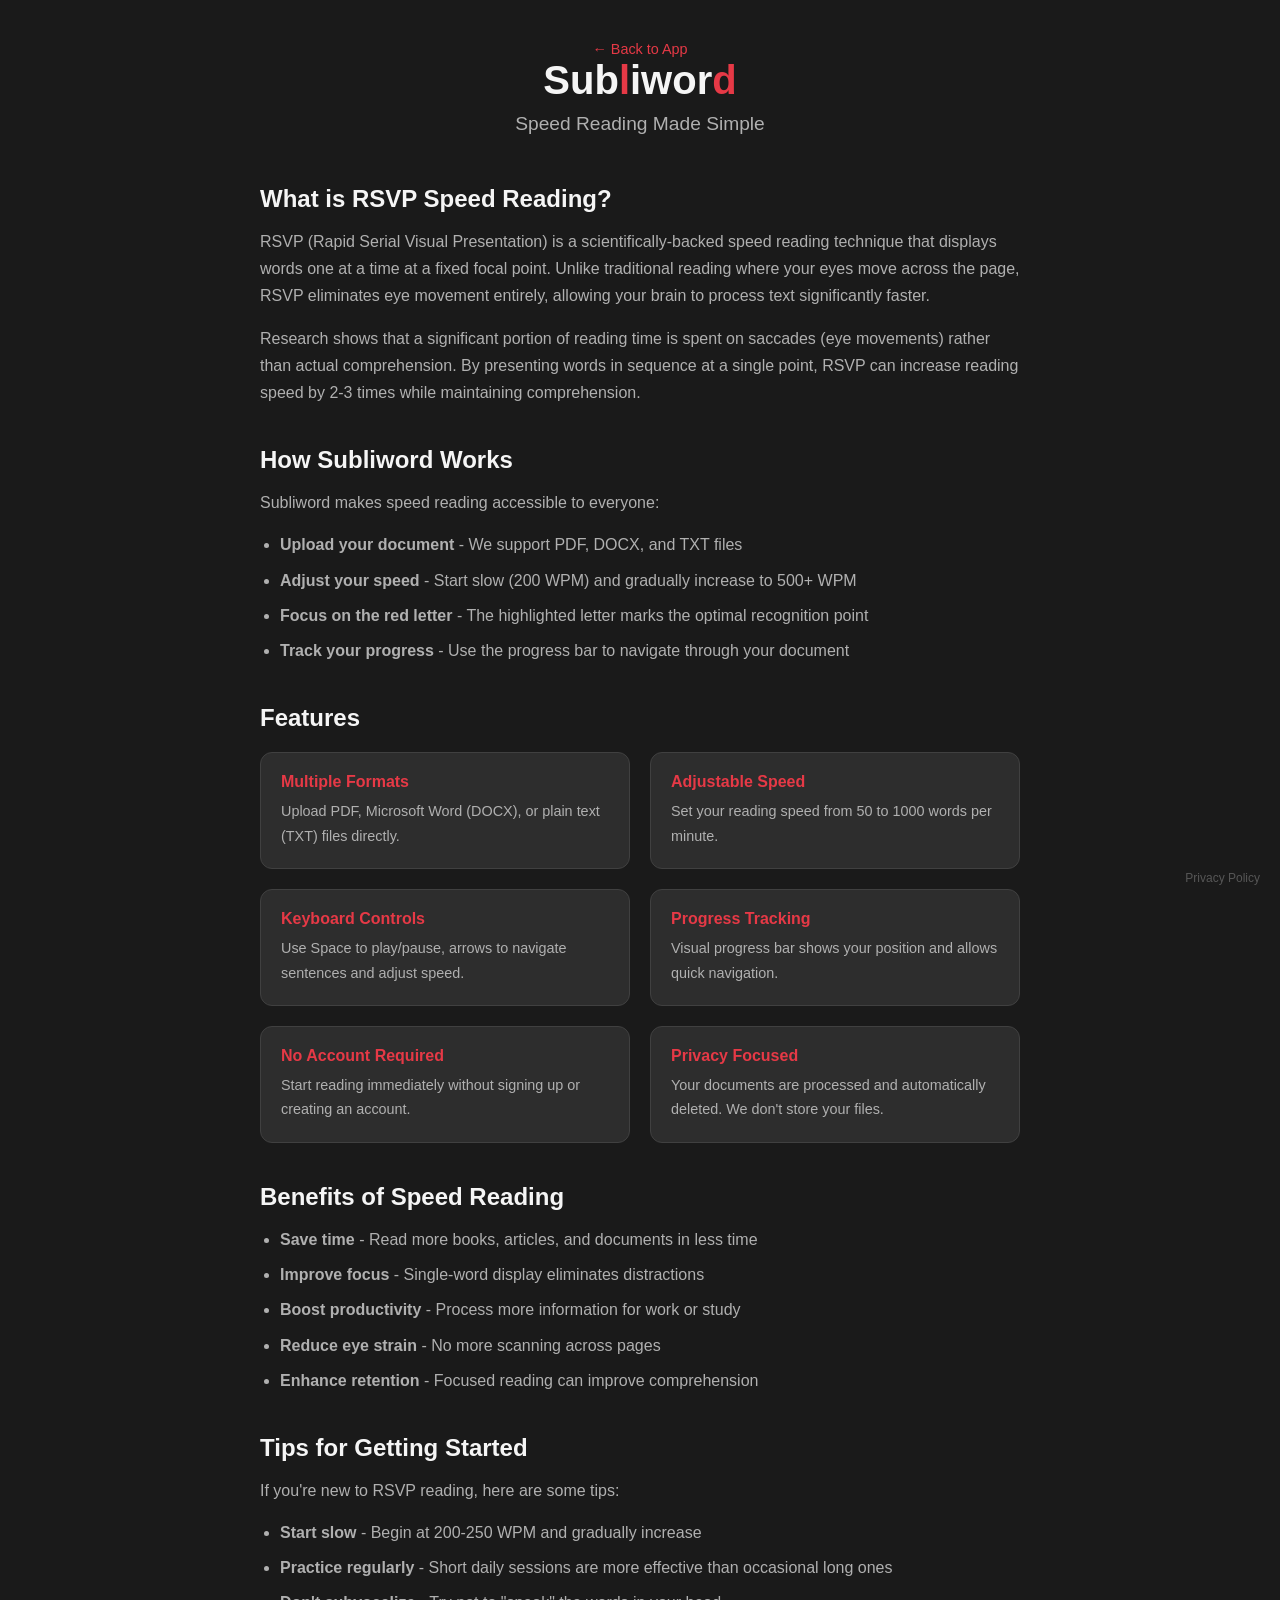
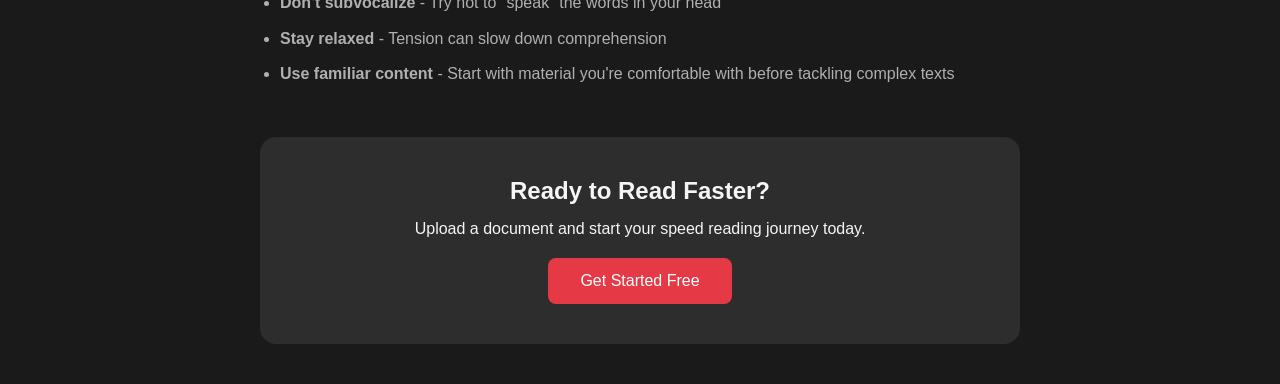
==== public/about.html @ 81313e09 "Initial import: Subliword static RSVP speed reader Includes legacy self-hosted deployment config (Do" ====
<!DOCTYPE html>
<html lang="en">
<head>
  <meta charset="UTF-8">
  <meta name="viewport" content="width=device-width, initial-scale=1.0">
  <title>About Speed Reading - Subliword</title>
  <meta name="description" content="Learn about RSVP speed reading technology and how Subliword helps you read faster. Discover the science behind rapid serial visual presentation.">
  <meta name="robots" content="index, follow">
  <link rel="canonical" href="https://subliword.com/about.html">
  <link rel="icon" type="image/svg+xml" href="/favicon.svg">
  <link rel="stylesheet" href="css/style.css">
  <style>
    .about-page {
      max-width: 800px;
      margin: 0 auto;
      padding: 40px 20px;
      min-height: 100vh;
    }
    
    .about-header {
      text-align: center;
      margin-bottom: 50px;
    }
    
    .about-header h1 {
      font-size: 2.5rem;
      margin-bottom: 10px;
    }
    
    .about-header .tagline {
      margin-bottom: 20px;
    }
    
    .back-link {
      display: inline-flex;
      align-items: center;
      gap: 8px;
      color: var(--accent-red);
      text-decoration: none;
      font-size: 0.9rem;
      transition: opacity 0.2s;
    }
    
    .back-link:hover {
      opacity: 0.8;
    }
    
    .about-section {
      margin-bottom: 40px;
    }
    
    .about-section h2 {
      font-size: 1.5rem;
      margin-bottom: 15px;
      color: var(--text-primary);
    }
    
    .about-section h3 {
      font-size: 1.2rem;
      margin-bottom: 10px;
      color: var(--text-primary);
    }
    
    .about-section p {
      color: var(--text-secondary);
      line-height: 1.7;
      margin-bottom: 15px;
    }
    
    .about-section ul {
      color: var(--text-secondary);
      line-height: 1.7;
      margin-left: 20px;
      margin-bottom: 15px;
    }
    
    .about-section li {
      margin-bottom: 8px;
    }
    
    .feature-grid {
      display: grid;
      grid-template-columns: repeat(auto-fit, minmax(250px, 1fr));
      gap: 20px;
      margin-top: 20px;
    }
    
    .feature-card {
      background: var(--bg-secondary);
      border: 1px solid var(--border-color);
      border-radius: 12px;
      padding: 20px;
    }
    
    .feature-card h4 {
      color: var(--accent-red);
      margin-bottom: 8px;
    }
    
    .feature-card p {
      font-size: 0.9rem;
      margin-bottom: 0;
    }
    
    .cta-section {
      text-align: center;
      margin-top: 50px;
      padding: 40px;
      background: var(--bg-secondary);
      border-radius: 16px;
    }
    
    .cta-section h2 {
      margin-bottom: 15px;
    }
    
    .cta-section p {
      margin-bottom: 20px;
    }
    
    .cta-btn {
      display: inline-block;
      background: var(--accent-red);
      color: white;
      padding: 14px 32px;
      border-radius: 8px;
      text-decoration: none;
      font-weight: 500;
      transition: background 0.2s, transform 0.2s;
    }
    
    .cta-btn:hover {
      background: var(--accent-red-hover);
      transform: translateY(-2px);
    }
    
    @media (max-width: 768px) {
      .about-header h1 {
        font-size: 2rem;
      }
      
      .about-section h2 {
        font-size: 1.3rem;
      }
    }
  </style>
</head>
<body>
  <main class="about-page">
    <header class="about-header">
      <a href="/" class="back-link">← Back to App</a>
      <h1><span>Sub</span><span class="red">l</span><span>iwor</span><span class="red">d</span></h1>
      <p class="tagline">Speed Reading Made Simple</p>
    </header>
    
    <section class="about-section">
      <h2>What is RSVP Speed Reading?</h2>
      <p>RSVP (Rapid Serial Visual Presentation) is a scientifically-backed speed reading technique that displays words one at a time at a fixed focal point. Unlike traditional reading where your eyes move across the page, RSVP eliminates eye movement entirely, allowing your brain to process text significantly faster.</p>
      <p>Research shows that a significant portion of reading time is spent on saccades (eye movements) rather than actual comprehension. By presenting words in sequence at a single point, RSVP can increase reading speed by 2-3 times while maintaining comprehension.</p>
    </section>
    
    <section class="about-section">
      <h2>How Subliword Works</h2>
      <p>Subliword makes speed reading accessible to everyone:</p>
      <ul>
        <li><strong>Upload your document</strong> - We support PDF, DOCX, and TXT files</li>
        <li><strong>Adjust your speed</strong> - Start slow (200 WPM) and gradually increase to 500+ WPM</li>
        <li><strong>Focus on the red letter</strong> - The highlighted letter marks the optimal recognition point</li>
        <li><strong>Track your progress</strong> - Use the progress bar to navigate through your document</li>
      </ul>
    </section>
    
    <section class="about-section">
      <h2>Features</h2>
      <div class="feature-grid">
        <div class="feature-card">
          <h4>Multiple Formats</h4>
          <p>Upload PDF, Microsoft Word (DOCX), or plain text (TXT) files directly.</p>
        </div>
        <div class="feature-card">
          <h4>Adjustable Speed</h4>
          <p>Set your reading speed from 50 to 1000 words per minute.</p>
        </div>
        <div class="feature-card">
          <h4>Keyboard Controls</h4>
          <p>Use Space to play/pause, arrows to navigate sentences and adjust speed.</p>
        </div>
        <div class="feature-card">
          <h4>Progress Tracking</h4>
          <p>Visual progress bar shows your position and allows quick navigation.</p>
        </div>
        <div class="feature-card">
          <h4>No Account Required</h4>
          <p>Start reading immediately without signing up or creating an account.</p>
        </div>
        <div class="feature-card">
          <h4>Privacy Focused</h4>
          <p>Your documents are processed and automatically deleted. We don't store your files.</p>
        </div>
      </div>
    </section>
    
    <section class="about-section">
      <h2>Benefits of Speed Reading</h2>
      <ul>
        <li><strong>Save time</strong> - Read more books, articles, and documents in less time</li>
        <li><strong>Improve focus</strong> - Single-word display eliminates distractions</li>
        <li><strong>Boost productivity</strong> - Process more information for work or study</li>
        <li><strong>Reduce eye strain</strong> - No more scanning across pages</li>
        <li><strong>Enhance retention</strong> - Focused reading can improve comprehension</li>
      </ul>
    </section>
    
    <section class="about-section">
      <h2>Tips for Getting Started</h2>
      <p>If you're new to RSVP reading, here are some tips:</p>
      <ul>
        <li><strong>Start slow</strong> - Begin at 200-250 WPM and gradually increase</li>
        <li><strong>Practice regularly</strong> - Short daily sessions are more effective than occasional long ones</li>
        <li><strong>Don't subvocalize</strong> - Try not to "speak" the words in your head</li>
        <li><strong>Stay relaxed</strong> - Tension can slow down comprehension</li>
        <li><strong>Use familiar content</strong> - Start with material you're comfortable with before tackling complex texts</li>
      </ul>
    </section>
    
    <section class="cta-section">
      <h2>Ready to Read Faster?</h2>
      <p>Upload a document and start your speed reading journey today.</p>
      <a href="/" class="cta-btn">Get Started Free</a>
    </section>
  </main>
  
  <footer>
    <a href="/privacy.html" class="global-privacy-link">Privacy Policy</a>
  </footer>
</body>
</html>
---- public/css/style.css ----
/* ===== CSS Variables & Base Styles ===== */
:root {
  --bg-primary: #1a1a1a;
  --bg-secondary: #2d2d2d;
  --bg-tertiary: #3d3d3d;
  --text-primary: #f5f5f5;
  --text-secondary: #b0b0b0;
  --accent-red: #e63946;
  --accent-red-hover: #ff4d5a;
  --border-color: #404040;
  --shadow: 0 4px 20px rgba(0, 0, 0, 0.3);
  --transition: all 0.3s ease;
}

* {
  margin: 0;
  padding: 0;
  box-sizing: border-box;
}

body {
  font-family: -apple-system, BlinkMacSystemFont, 'Segoe UI', Roboto, Oxygen, Ubuntu, sans-serif;
  background-color: var(--bg-primary);
  color: var(--text-primary);
  min-height: 100vh;
  overflow-x: hidden;
}

/* ===== Utilities ===== */
.visually-hidden {
  position: absolute !important;
  width: 1px !important;
  height: 1px !important;
  padding: 0 !important;
  margin: -1px !important;
  overflow: hidden !important;
  clip: rect(0, 0, 0, 0) !important;
  white-space: nowrap !important;
  border: 0 !important;
}

.hidden {
  display: none !important;
}

/* Accessibility Focus */
.skip-link {
  position: absolute;
  top: -40px;
  left: 0;
  background: var(--accent-red);
  color: white;
  padding: 12px 24px;
  z-index: 10000;
  text-decoration: none;
  font-weight: 600;
  border-radius: 0 0 8px 0;
  transition: top 0.3s ease;
}

.skip-link:focus {
  top: 0;
  outline: 2px solid white;
  outline-offset: 2px;
}

*:focus-visible,
button:focus-visible,
a:focus-visible,
input:focus-visible {
  outline: 2px solid var(--accent-red);
  outline-offset: 2px;
}

/* ===== Page Transitions ===== */
.page {
  display: none;
  min-height: 100vh;
}

.page.active {
  display: flex;
}

/* ===== Landing Page ===== */
.landing-container {
  width: 100%;
  max-width: 600px;
  margin: 0 auto;
  padding: 40px 20px;
  display: flex;
  flex-direction: column;
  align-items: center;
  justify-content: center;
  min-height: 100vh;
}

.logo {
  font-size: 4rem;
  font-weight: 700;
  letter-spacing: 2px;
  margin-bottom: 10px;
}

.red { color: var(--accent-red); }

.tagline {
  font-size: 1.2rem;
  color: var(--text-secondary);
  margin-bottom: 60px;
}

/* Animations */
@keyframes fadeIn {
  from { opacity: 0; transform: translateY(-20px); }
  to { opacity: 1; transform: translateY(0); }
}

.fade-in { animation: fadeIn 0.8s ease forwards; }
.fade-in-delay { opacity: 0; animation: fadeIn 0.8s ease forwards 0.3s; }
.fade-in-delay-2 { opacity: 0; animation: fadeIn 0.8s ease forwards 0.6s; }

/* Upload Section */
.upload-section { width: 100%; }

.drop-zone {
  border: 2px dashed var(--border-color);
  border-radius: 16px;
  padding: 60px 40px;
  text-align: center;
  cursor: pointer;
  transition: var(--transition);
  background: var(--bg-secondary);
}

.drop-zone:hover,
.drop-zone.drag-over {
  border-color: var(--accent-red);
  background: var(--bg-tertiary);
}

.drop-zone-content {
  display: flex;
  flex-direction: column;
  align-items: center;
  gap: 15px;
}

.upload-icon {
  width: 64px;
  height: 64px;
  color: var(--text-secondary);
}

.drop-zone p {
  font-size: 1.1rem;
  color: var(--text-primary);
}

.supported-formats, .or-divider {
  font-size: 0.9rem !important;
  color: var(--text-secondary) !important;
}

.browse-btn {
  background: var(--accent-red);
  color: white;
  padding: 12px 32px;
  border-radius: 8px;
  font-size: 1rem;
  font-weight: 500;
  cursor: pointer;
  transition: var(--transition);
  border: none;
}

.browse-btn:hover {
  background: var(--accent-red-hover);
  transform: translateY(-2px);
}

/* Loading Spinner */
.loading-spinner {
  display: flex;
  flex-direction: column;
  align-items: center;
  gap: 20px;
  padding: 40px;
}

.spinner {
  width: 50px;
  height: 50px;
  border: 4px solid var(--bg-tertiary);
  border-top-color: var(--accent-red);
  border-radius: 50%;
  animation: spin 1s linear infinite;
}

@keyframes spin { to { transform: rotate(360deg); } }

/* Error Message */
.error-message {
  background: rgba(230, 57, 70, 0.1);
  border: 1px solid var(--accent-red);
  border-radius: 8px;
  padding: 16px 24px;
  margin-top: 20px;
  color: var(--accent-red);
  text-align: center;
}

/* Footer Links */
.global-privacy-link {
  position: fixed;
  bottom: 15px;
  right: 20px;
  color: var(--text-secondary);
  text-decoration: none;
  font-size: 0.75rem;
  opacity: 0.4;
  transition: var(--transition);
  z-index: 50;
}

.global-privacy-link:hover {
  color: var(--accent-red);
  opacity: 1;
}

/* ===== Reading Page ===== */
.reading-container {
  width: 100%;
  min-height: 100vh;
  display: flex;
  flex-direction: column;
  position: relative;
}

.word-display {
  flex: 1;
  display: flex;
  flex-direction: column;
  align-items: center;
  justify-content: center;
  padding: 40px;
  position: relative;
}

.word-wrapper {
  font-size: 4rem;
  font-weight: 600;
  font-family: 'Courier New', Courier, monospace;
  display: flex;
  align-items: center;
  white-space: nowrap;
  max-width: 90vw;
  overflow: visible;
}

#word-left { text-align: right; min-width: 200px; flex-shrink: 1; overflow: visible; }
#word-center { color: var(--accent-red); font-weight: 700; flex-shrink: 0; }
#word-right { text-align: left; min-width: 200px; flex-shrink: 1; overflow: visible; }

.focus-line {
  position: absolute;
  left: 50%;
  transform: translateX(-50%);
  width: 2px;
  height: 120px;
  background: linear-gradient(to bottom, transparent, var(--accent-red) 30%, var(--accent-red) 70%, transparent);
  opacity: 0.5;
}

/* Progress Container */
.progress-container {
  padding: 20px 40px 40px;
  display: flex;
  flex-direction: column;
  align-items: center;
  gap: 10px;
}

.progress-bar {
  width: 100%;
  max-width: 600px;
  height: 6px;
  -webkit-appearance: none;
  appearance: none;
  background: var(--bg-tertiary);
  border-radius: 3px;
  cursor: pointer;
}

.progress-bar::-webkit-slider-thumb, .progress-bar::-moz-range-thumb {
  -webkit-appearance: none;
  width: 16px;
  height: 16px;
  background: var(--accent-red);
  border-radius: 50%;
  cursor: pointer;
  transition: var(--transition);
  border: none;
  will-change: transform;
}

.progress-bar::-webkit-slider-thumb:hover { transform: scale(1.2); }

.progress-info {
  font-size: 0.9rem;
  color: var(--text-secondary);
}

/* ===== Sidebar ===== */
.sidebar {
  position: fixed;
  left: 0;
  top: 0;
  height: 100vh;
  width: 15%;
  min-width: 180px;
  max-width: 280px;
  background: transparent;
  border-right: 1px solid rgba(64, 64, 64, 0.3);
  transition: var(--transition);
  z-index: 100;
  opacity: 0.3;
  will-change: opacity, transform;
}

.sidebar:hover { opacity: 1; background: var(--bg-secondary); }
.sidebar.open { transform: none; }
.sidebar-toggle, .drag-handle { display: none; }

.sidebar-content {
  padding: 30px 20px;
  height: 100%;
  overflow-y: auto;
}

.sidebar-content h3 {
  font-size: 1.3rem;
  margin-bottom: 30px;
  color: var(--text-primary);
}

.control-group { margin-bottom: 30px; }
.control-group label {
  display: block;
  margin-bottom: 10px;
  color: var(--text-secondary);
  font-size: 0.95rem;
}

/* Playback Controls */
.playback-controls {
  display: flex;
  justify-content: center;
  gap: 8%;
}

.control-btn {
  width: 28%;
  aspect-ratio: 1;
  background: var(--bg-tertiary);
  border: 1px solid var(--border-color);
  border-radius: 50%;
  cursor: pointer;
  display: flex;
  align-items: center;
  justify-content: center;
  transition: var(--transition);
}

.control-btn:hover {
  background: var(--accent-red);
  border-color: var(--accent-red);
}

.control-btn svg { width: 50%; height: 50%; color: var(--text-primary); }

.play-btn {
  width: 36%;
  background: var(--accent-red);
  border-color: var(--accent-red);
}

.play-btn:hover {
  background: var(--accent-red-hover);
  border-color: var(--accent-red-hover);
}

/* WPM Slider */
.wpm-slider {
  width: 100%;
  height: clamp(8px, 1vh, 12px);
  -webkit-appearance: none;
  appearance: none;
  background: var(--bg-tertiary);
  border-radius: 6px;
  cursor: pointer;
}

.wpm-slider::-webkit-slider-thumb, .wpm-slider::-moz-range-thumb {
  -webkit-appearance: none;
  width: clamp(22px, 2vw, 28px);
  height: clamp(22px, 2vw, 28px);
  background: var(--accent-red);
  border-radius: 50%;
  cursor: pointer;
  border: none;
}

/* Chunk Size Slider */
.chunk-slider {
  width: 100%;
  height: clamp(8px, 1vh, 12px);
  -webkit-appearance: none;
  appearance: none;
  background: var(--bg-tertiary);
  border-radius: 6px;
  cursor: pointer;
}

.chunk-slider::-webkit-slider-thumb {
  -webkit-appearance: none;
  width: clamp(22px, 2vw, 28px);
  height: clamp(22px, 2vw, 28px);
  background: var(--accent-red);
  border-radius: 50%;
  cursor: pointer;
  border: none;
  transition: var(--transition);
}

.chunk-slider::-moz-range-thumb {
  width: clamp(22px, 2vw, 28px);
  height: clamp(22px, 2vw, 28px);
  background: var(--accent-red);
  border-radius: 50%;
  cursor: pointer;
  border: none;
  transition: var(--transition);
}

.chunk-slider::-webkit-slider-thumb:hover {
  transform: scale(1.2);
}

.chunk-slider::-moz-range-thumb:hover {
  transform: scale(1.2);
}

.chunk-slider::-webkit-slider-runnable-track {
  width: 100%;
  height: clamp(8px, 1vh, 12px);
  background: var(--bg-tertiary);
  border-radius: 6px;
}

.chunk-slider::-moz-range-track {
  width: 100%;
  height: clamp(8px, 1vh, 12px);
  background: var(--bg-tertiary);
  border-radius: 6px;
}

/* New Document Button */
.new-doc-btn {
  width: 100%;
  padding: 12px 20px;
  background: transparent;
  border: 1px solid var(--border-color);
  border-radius: 8px;
  color: var(--text-primary);
  font-size: 0.95rem;
  cursor: pointer;
  display: flex;
  align-items: center;
  justify-content: center;
  gap: 10px;
  transition: var(--transition);
}

.new-doc-btn:hover { background: var(--bg-tertiary); border-color: var(--accent-red); }
.new-doc-btn svg { width: 20px; height: 20px; }

/* Keyboard Shortcuts */
.shortcuts-info {
  margin-top: 40px;
  padding-top: 20px;
  border-top: 1px solid var(--border-color);
}

.shortcuts-info h4 {
  font-size: 0.9rem;
  color: var(--text-secondary);
  margin-bottom: 15px;
  font-weight: 500;
}

.shortcuts-info ul { list-style: none; }
.shortcuts-info li {
  display: flex;
  align-items: center;
  gap: 10px;
  margin-bottom: 10px;
  font-size: 0.85rem;
  color: var(--text-secondary);
}

kbd {
  background: var(--bg-tertiary);
  padding: 4px 8px;
  border-radius: 4px;
  font-family: inherit;
  font-size: 0.8rem;
  min-width: 30px;
  text-align: center;
}

/* ===== Achievement Notifications ===== */
.achievement-container {
  position: fixed;
  bottom: 30px;
  left: 50%;
  transform: translateX(-50%);
  display: flex;
  flex-direction: column;
  align-items: center;
  gap: 10px;
  z-index: 1000;
  pointer-events: none;
}

.achievement {
  background: var(--bg-secondary);
  border: 1px solid var(--accent-red);
  border-radius: 12px;
  padding: 16px 24px;
  display: flex;
  align-items: center;
  gap: 15px;
  box-shadow: var(--shadow);
  animation: slideUp 0.5s ease forwards, fadeOut 0.5s ease forwards 3s;
}

@keyframes slideUp {
  from { opacity: 0; transform: translateY(30px); }
  to { opacity: 1; transform: translateY(0); }
}

@keyframes fadeOut {
  to { opacity: 0; transform: translateY(-10px); }
}

.achievement-icon { font-size: 2rem; }
.achievement-content h4 { font-size: 1rem; color: var(--accent-red); margin-bottom: 4px; }
.achievement-content p { font-size: 0.85rem; color: var(--text-secondary); }

/* ===== Chunk Progress Indicator ===== */
.chunk-progress-indicator {
  position: fixed;
  top: 20px;
  right: 20px;
  background: var(--bg-secondary);
  border: 1px solid var(--border-color);
  border-radius: 12px;
  padding: 16px 20px;
  min-width: 280px;
  max-width: 350px;
  box-shadow: var(--shadow);
  z-index: 1000;
  animation: slideInRight 0.3s ease forwards;
}

@keyframes slideInRight {
  from { opacity: 0; transform: translateX(30px); }
  to { opacity: 1; transform: translateX(0); }
}

.chunk-progress-indicator.hidden { display: none; }

.chunk-progress-content { display: flex; flex-direction: column; gap: 12px; }
.chunk-progress-content .chunk-progress-header { display: flex; align-items: center; gap: 12px; }

.chunk-progress-spinner {
  width: 24px;
  height: 24px;
  min-width: 24px;
  min-height: 24px;
  border: 3px solid var(--bg-tertiary);
  border-top-color: var(--accent-red);
  border-radius: 50%;
  animation: spin 1s linear infinite;
  flex-shrink: 0;
  display: inline-block;
}

.chunk-progress-text { display: flex; flex-direction: column; gap: 4px; flex: 1; min-width: 0; }
.chunk-progress-title { font-size: 0.95rem; font-weight: 500; color: var(--text-primary); white-space: nowrap; overflow: hidden; text-overflow: ellipsis; }
.chunk-progress-detail { font-size: 0.8rem; color: var(--text-secondary); }

.chunk-progress-bar-container { width: 100%; height: 6px; background: var(--bg-tertiary); border-radius: 3px; overflow: hidden; }
.chunk-progress-bar {
  height: 100%;
  background: linear-gradient(90deg, var(--accent-red), var(--accent-red-hover));
  border-radius: 3px;
  transition: width 0.3s ease;
  width: 0%;
}

@keyframes progressPulse {
  0%, 100% { opacity: 1; }
  50% { opacity: 0.7; }
}

.chunk-progress-indicator:not(.hidden) .chunk-progress-bar { animation: progressPulse 2s ease-in-out infinite; }

/* ===== Responsive Design ===== */

/* Tablet (1024px) */
@media (max-width: 1024px) {
  .sidebar { width: 220px; min-width: 180px; }
}

/* Mobile (768px) */
@media (max-width: 768px) {
  /* Layout */
  .landing-container { padding: 30px 15px; justify-content: flex-start; padding-top: 15vh; min-height: auto; }
  .word-display { padding: 20px 10px; flex: 1; padding-bottom: 280px; }
  .global-privacy-link { display: none; }

  /* Typography */
  .logo { font-size: 2.5rem; }
  .tagline { font-size: 0.95rem; margin-bottom: 40px; }
  .word-wrapper { font-size: 2rem; padding: 0 5px; }
  #word-left, #word-right { min-width: 80px; }
  .focus-line { height: 80px; }

  /* Components */
  .drop-zone { padding: 35px 20px; border-radius: 12px; }
  .upload-icon { width: 48px; height: 48px; }
  .drop-zone p { font-size: 1rem; }
  .browse-btn { padding: 14px 36px; font-size: 1rem; min-height: 48px; }

  /* Progress */
  .progress-container {
    padding: 10px 20px 8px;
    position: fixed;
    bottom: 220px;
    left: 0;
    right: 0;
    background: linear-gradient(to bottom, transparent, var(--bg-primary) 30%);
    z-index: 90;
  }
  .progress-bar, .progress-bar::-webkit-slider-thumb, .progress-bar::-moz-range-thumb { height: 8px; width: 24px; }
  .progress-info { font-size: 0.85rem; }
  .chunk-progress-indicator { top: 10px; right: 10px; left: 10px; min-width: auto; max-width: none; }

  /* Sidebar (Mobile Bottom Sheet) */
  .sidebar {
    position: fixed;
    left: 0; right: 0; bottom: 0; top: auto;
    height: auto; width: 100%; max-width: 100%; min-width: 100%;
    background: var(--bg-secondary);
    border-right: none;
    border-top: 1px solid var(--border-color);
    border-radius: 16px 16px 0 0;
    transform: none !important;
    opacity: 1;
    z-index: 100;
    padding-bottom: env(safe-area-inset-bottom, 0);
  }
  .sidebar:hover, .sidebar.open { transform: none !important; background: var(--bg-secondary); }
  .sidebar-toggle, .drag-handle { display: none; }
  
  .sidebar-content { padding: 12px 15px 20px; overflow-y: visible; max-height: none; }
  .sidebar-content h2, .sidebar-content h3, .shortcuts-info { display: none; }

  /* Controls */
  .control-group { margin-bottom: 12px; }
  .playback-controls { gap: 12px; justify-content: center; margin-bottom: 8px; }
  
  .control-btn { width: 52px; height: 52px; min-width: 52px; min-height: 52px; }
  .control-btn svg { width: 24px; height: 24px; }
  .play-btn { width: 62px; height: 62px; min-width: 62px; min-height: 62px; }
  .play-btn svg { width: 28px; height: 28px; }

  .control-group label { font-size: 0.85rem; text-align: center; margin-bottom: 6px; }
  .wpm-slider { height: 10px; }
  .wpm-slider::-webkit-slider-thumb, .wpm-slider::-moz-range-thumb { width: 28px; height: 28px; }
  .new-doc-btn { padding: 10px 16px; font-size: 0.9rem; min-height: 40px; }

  /* Achievements */
  .achievement-container { bottom: calc(240px + env(safe-area-inset-bottom, 0)); }
  .achievement { padding: 12px 16px; max-width: calc(100vw - 40px); }
  .achievement-icon { font-size: 1.5rem; }
  .achievement-content h4 { font-size: 0.9rem; }
  .achievement-content p { font-size: 0.8rem; }
}

/* Landscape Mobile */
@media (max-width: 768px) and (orientation: landscape) {
  .landing-container { padding-top: 5vh; min-height: auto; }
  .tagline { margin-bottom: 20px; }
  .word-display { padding: 15px 10px; padding-bottom: 180px; }
  .sidebar-content { padding: 8px 15px 15px; }
  .control-group { margin-bottom: 8px; }
  .progress-container { bottom: 150px; padding: 8px 20px 5px; }
  
  .control-btn { width: 44px; height: 44px; min-width: 44px; min-height: 44px; }
  .play-btn { width: 52px; height: 52px; min-width: 52px; min-height: 52px; }
}

/* Small Screens (480px) */
@media (max-width: 480px) {
  .landing-container { padding-top: 10vh; }
  .logo { font-size: 2.2rem; }
  .tagline { font-size: 0.9rem; margin-bottom: 30px; }
  .drop-zone { padding: 30px 15px; }
  .upload-icon { width: 40px; height: 40px; }
  .drop-zone p { font-size: 0.95rem; }
  .supported-formats { font-size: 0.8rem !important; }
  
  .word-wrapper { font-size: 1.6rem; }
  #word-left, #word-right { min-width: 60px; }
  .focus-line { height: 60px; }
  
  .control-btn { width: 48px; height: 48px; min-width: 48px; min-height: 48px; }
  .play-btn { width: 56px; height: 56px; min-width: 56px; min-height: 56px; }
  .playback-controls { gap: 10px; }
}

/* Extra Small Screens (360px) */
@media (max-width: 360px) {
  .logo { font-size: 1.9rem; }
  .word-wrapper { font-size: 1.4rem; }
  #word-left, #word-right { min-width: 45px; }
  .control-btn { width: 44px; height: 44px; min-width: 44px; min-height: 44px; }
  .play-btn { width: 52px; height: 52px; min-width: 52px; min-height: 52px; }
  .playback-controls { gap: 8px; }
}

/* Touch Optimizations */
@media (hover: none) and (pointer: coarse) {
  .sidebar { opacity: 1; }
  .sidebar:hover { background: var(--bg-secondary); }
  .browse-btn:active, .control-btn:active { transform: scale(0.95); }
  .drop-zone:active { border-color: var(--accent-red); background: var(--bg-tertiary); }
}
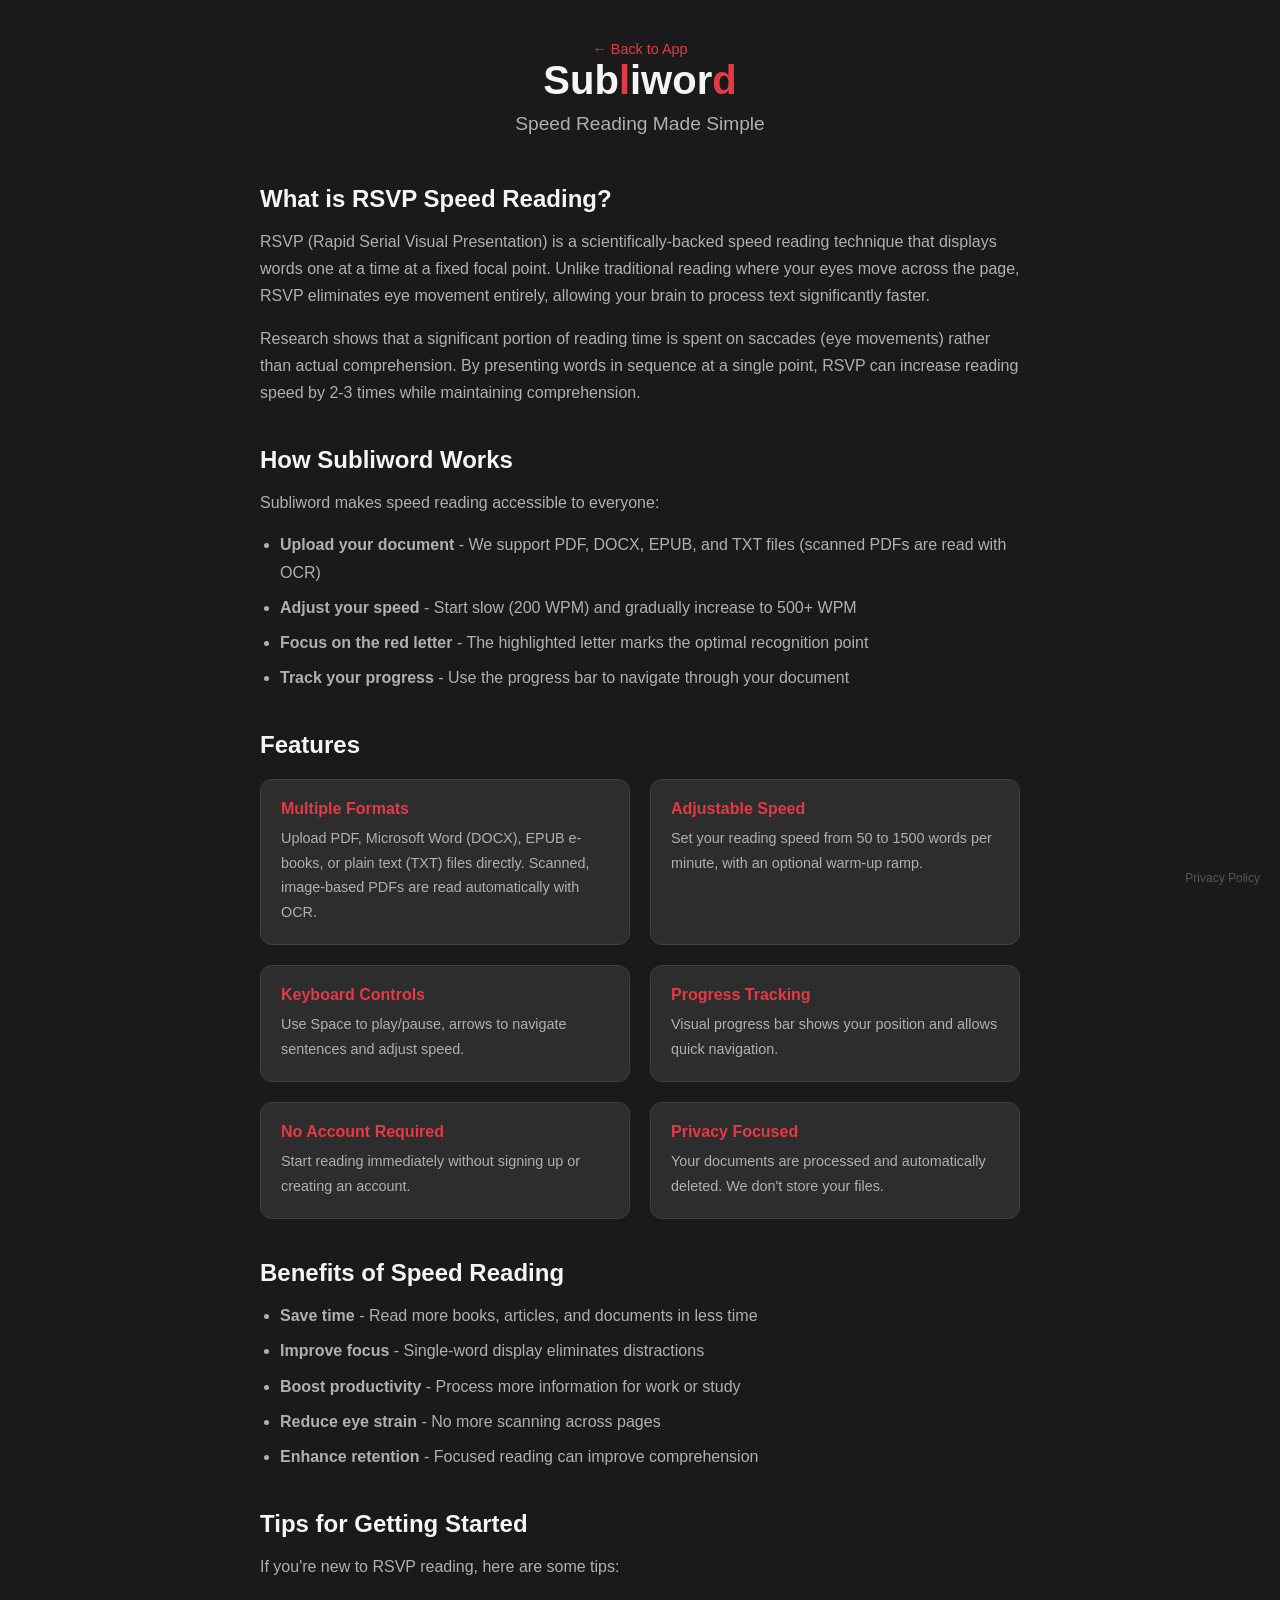
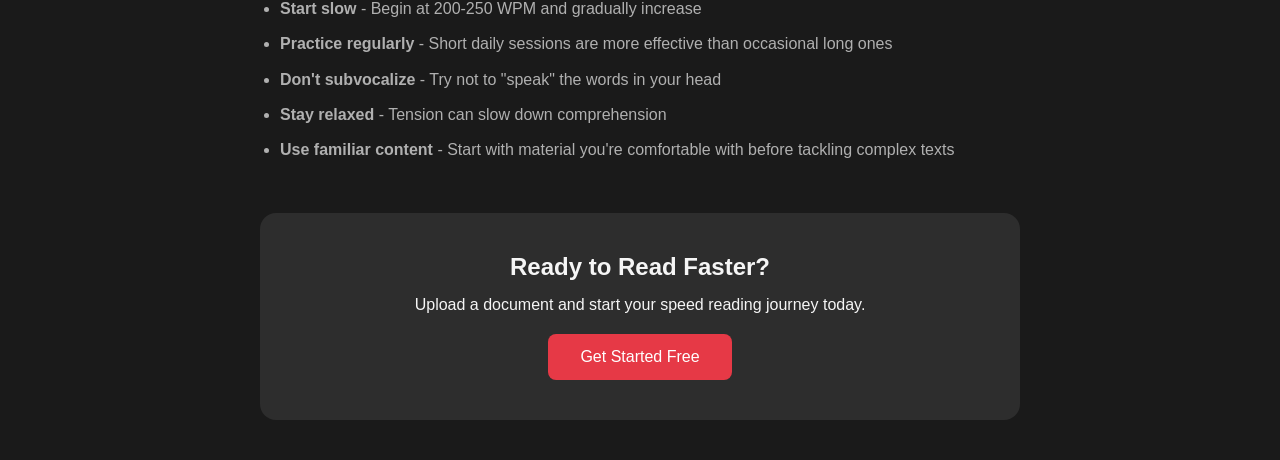
==== commit 2e2c99f4: "Add EPUB, chapter nav, PWA/offline, themes, stats, and reader improvements Features: - Chapter navig" ====
--- a/public/about.html
+++ b/public/about.html
@@ -163,7 +163,7 @@
       <h2>How Subliword Works</h2>
       <p>Subliword makes speed reading accessible to everyone:</p>
       <ul>
-        <li><strong>Upload your document</strong> - We support PDF, DOCX, and TXT files</li>
+        <li><strong>Upload your document</strong> - We support PDF, DOCX, EPUB, and TXT files (scanned PDFs are read with OCR)</li>
         <li><strong>Adjust your speed</strong> - Start slow (200 WPM) and gradually increase to 500+ WPM</li>
         <li><strong>Focus on the red letter</strong> - The highlighted letter marks the optimal recognition point</li>
         <li><strong>Track your progress</strong> - Use the progress bar to navigate through your document</li>
@@ -175,11 +175,11 @@
       <div class="feature-grid">
         <div class="feature-card">
           <h4>Multiple Formats</h4>
-          <p>Upload PDF, Microsoft Word (DOCX), or plain text (TXT) files directly.</p>
+          <p>Upload PDF, Microsoft Word (DOCX), EPUB e-books, or plain text (TXT) files directly. Scanned, image-based PDFs are read automatically with OCR.</p>
         </div>
         <div class="feature-card">
           <h4>Adjustable Speed</h4>
-          <p>Set your reading speed from 50 to 1000 words per minute.</p>
+          <p>Set your reading speed from 50 to 1500 words per minute, with an optional warm-up ramp.</p>
         </div>
         <div class="feature-card">
           <h4>Keyboard Controls</h4>
--- a/public/css/style.css
+++ b/public/css/style.css
@@ -10,6 +10,17 @@
   --border-color: #404040;
   --shadow: 0 4px 20px rgba(0, 0, 0, 0.3);
   --transition: all 0.3s ease;
+}
+
+/* Light theme overrides (applied via data-theme on <html>) */
+:root[data-theme="light"] {
+  --bg-primary: #f4f4f5;
+  --bg-secondary: #ffffff;
+  --bg-tertiary: #e6e6e9;
+  --text-primary: #1a1a1a;
+  --text-secondary: #5a5a5a;
+  --border-color: #d3d3d8;
+  --shadow: 0 4px 20px rgba(0, 0, 0, 0.12);
 }
 
 * {
@@ -749,3 +760,135 @@
   .browse-btn:active, .control-btn:active { transform: scale(0.95); }
   .drop-zone:active { border-color: var(--accent-red); background: var(--bg-tertiary); }
 }
+
+/* ===== Theme Toggle ===== */
+.theme-toggle {
+  position: fixed;
+  top: 16px;
+  right: 16px;
+  z-index: 200;
+  width: 42px;
+  height: 42px;
+  border-radius: 50%;
+  background: var(--bg-secondary);
+  border: 1px solid var(--border-color);
+  color: var(--text-secondary);
+  cursor: pointer;
+  display: flex;
+  align-items: center;
+  justify-content: center;
+  transition: var(--transition);
+  opacity: 0.75;
+}
+
+.theme-toggle:hover {
+  opacity: 1;
+  color: var(--accent-red);
+  border-color: var(--accent-red);
+}
+
+.theme-toggle svg { width: 20px; height: 20px; }
+
+@media (max-width: 768px) {
+  .theme-toggle { top: 12px; right: 12px; width: 38px; height: 38px; }
+}
+
+/* ===== Chapter Navigation ===== */
+.chapter-select {
+  width: 100%;
+  padding: 9px 12px;
+  border-radius: 8px;
+  background: var(--bg-tertiary);
+  color: var(--text-primary);
+  border: 1px solid var(--border-color);
+  font-size: 0.9rem;
+  font-family: inherit;
+  cursor: pointer;
+  transition: var(--transition);
+}
+
+.chapter-select:hover { border-color: var(--accent-red); }
+
+/* ===== Toggle Switch (Warm-up) ===== */
+/* Specificity must beat `.control-group label { display: block }`. */
+.control-group label.toggle-row {
+  display: flex;
+  align-items: center;
+  justify-content: space-between;
+  gap: 10px;
+  cursor: pointer;
+  margin-bottom: 0;
+}
+
+.toggle-input {
+  position: absolute;
+  opacity: 0;
+  width: 0;
+  height: 0;
+}
+
+.toggle-switch {
+  position: relative;
+  width: 42px;
+  height: 24px;
+  border-radius: 12px;
+  background: var(--bg-tertiary);
+  border: 1px solid var(--border-color);
+  transition: var(--transition);
+  flex-shrink: 0;
+}
+
+.toggle-switch::after {
+  content: '';
+  position: absolute;
+  top: 2px;
+  left: 2px;
+  width: 18px;
+  height: 18px;
+  border-radius: 50%;
+  background: var(--text-secondary);
+  transition: var(--transition);
+}
+
+.toggle-input:checked + .toggle-switch {
+  background: var(--accent-red);
+  border-color: var(--accent-red);
+}
+
+.toggle-input:checked + .toggle-switch::after {
+  transform: translateX(18px);
+  background: #fff;
+}
+
+.toggle-input:focus-visible + .toggle-switch {
+  outline: 2px solid var(--accent-red);
+  outline-offset: 2px;
+}
+
+/* ===== Reading Stats ===== */
+.reading-stats {
+  display: flex;
+  flex-direction: column;
+  gap: 8px;
+  padding-top: 20px;
+  border-top: 1px solid var(--border-color);
+}
+
+.stat-row {
+  display: flex;
+  justify-content: space-between;
+  align-items: baseline;
+  font-size: 0.85rem;
+  color: var(--text-secondary);
+}
+
+.stat-row span:last-child {
+  color: var(--text-primary);
+  font-weight: 600;
+}
+
+/* On the mobile bottom sheet, keep the panel compact */
+@media (max-width: 768px) {
+  .reading-stats { display: none; }
+  .chapter-group { margin-bottom: 12px; }
+}
